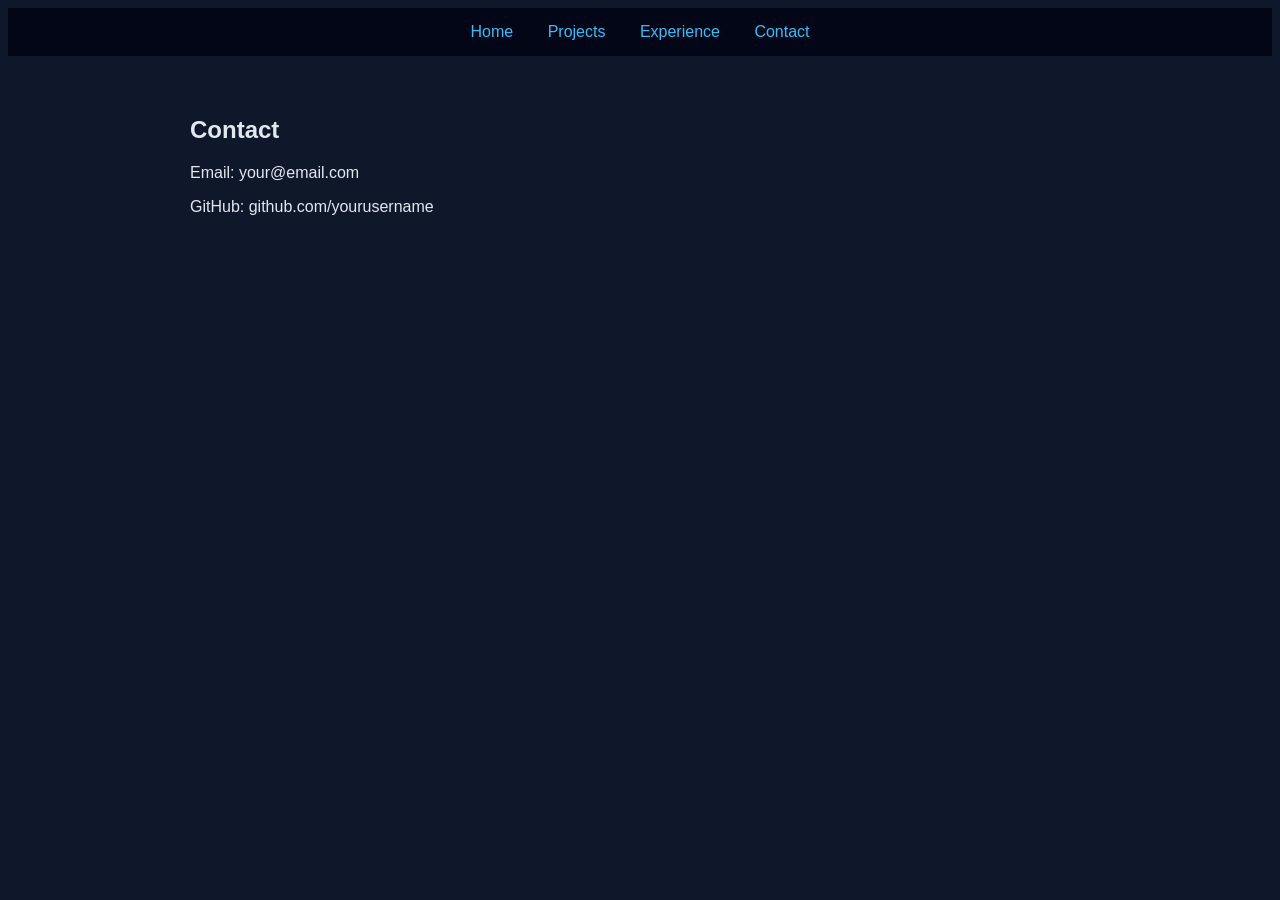
==== contact.html @ df8c0c1a "fix file name" ====
<!DOCTYPE html>
<html>
<head>
<title>Contact</title>
<style>
body { background:#0f172a; color:#e2e8f0; font-family:Arial; }
nav { background:#020617; padding:15px; text-align:center; }
nav a { color:#38bdf8; margin:0 15px; text-decoration:none; }
section { max-width:900px; margin:auto; padding:40px; }
</style>
</head>
<body>

<nav>
<a href="index.html">Home</a>
<a href="projects.html">Projects</a>
<a href="experience.html">Experience</a>
<a href="contact.html">Contact</a>
</nav>

<section>
<h2>Contact</h2>
<p>Email: your@email.com</p>
<p>GitHub: github.com/yourusername</p>
</section>

</body>
</html>
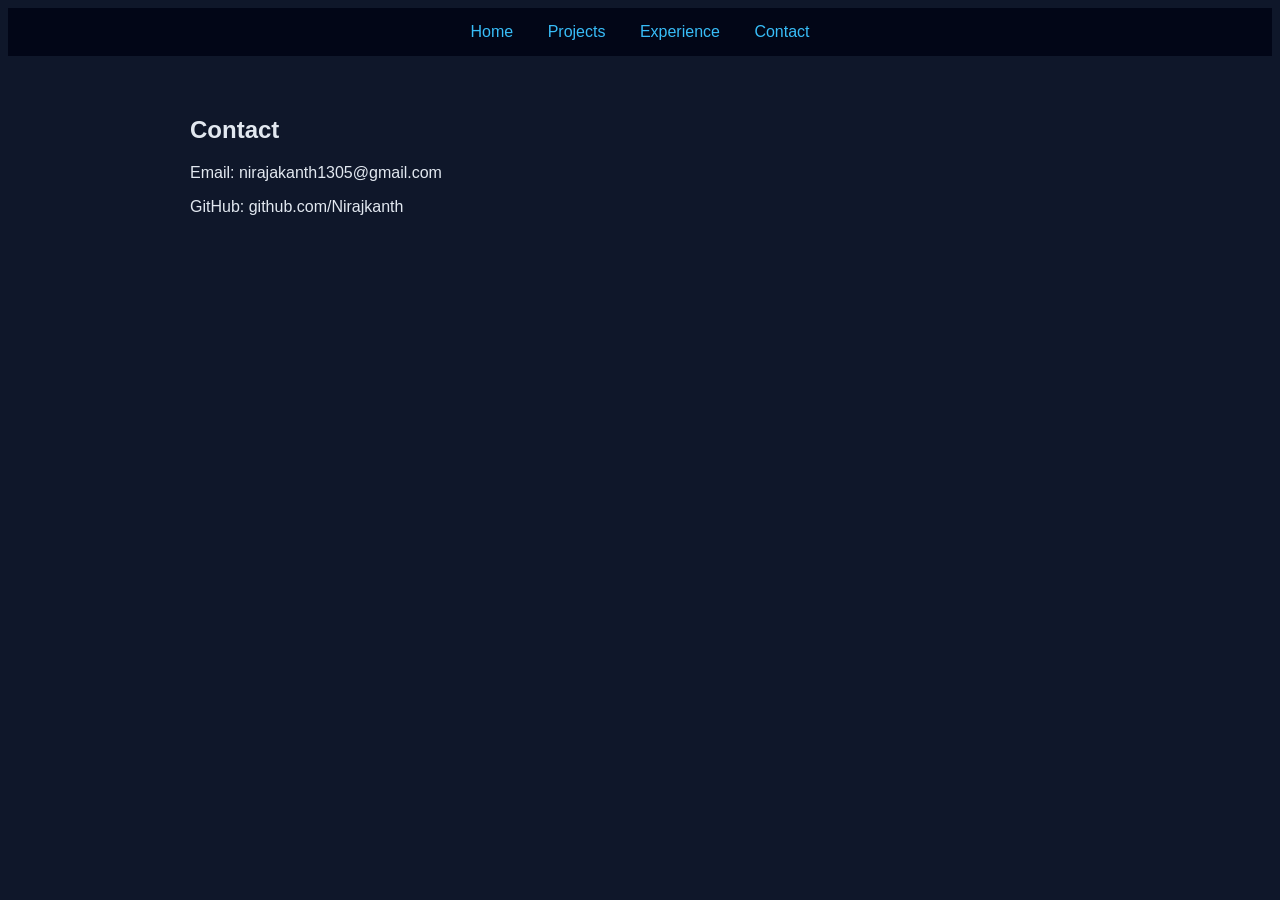
==== commit 9702c675: "updated" ====
--- a/contact.html
+++ b/contact.html
@@ -20,8 +20,8 @@
 
 <section>
 <h2>Contact</h2>
-<p>Email: your@email.com</p>
-<p>GitHub: github.com/yourusername</p>
+<p>Email: nirajakanth1305@gmail.com</p>
+<p>GitHub: github.com/Nirajkanth</p>
 </section>
 
 </body>
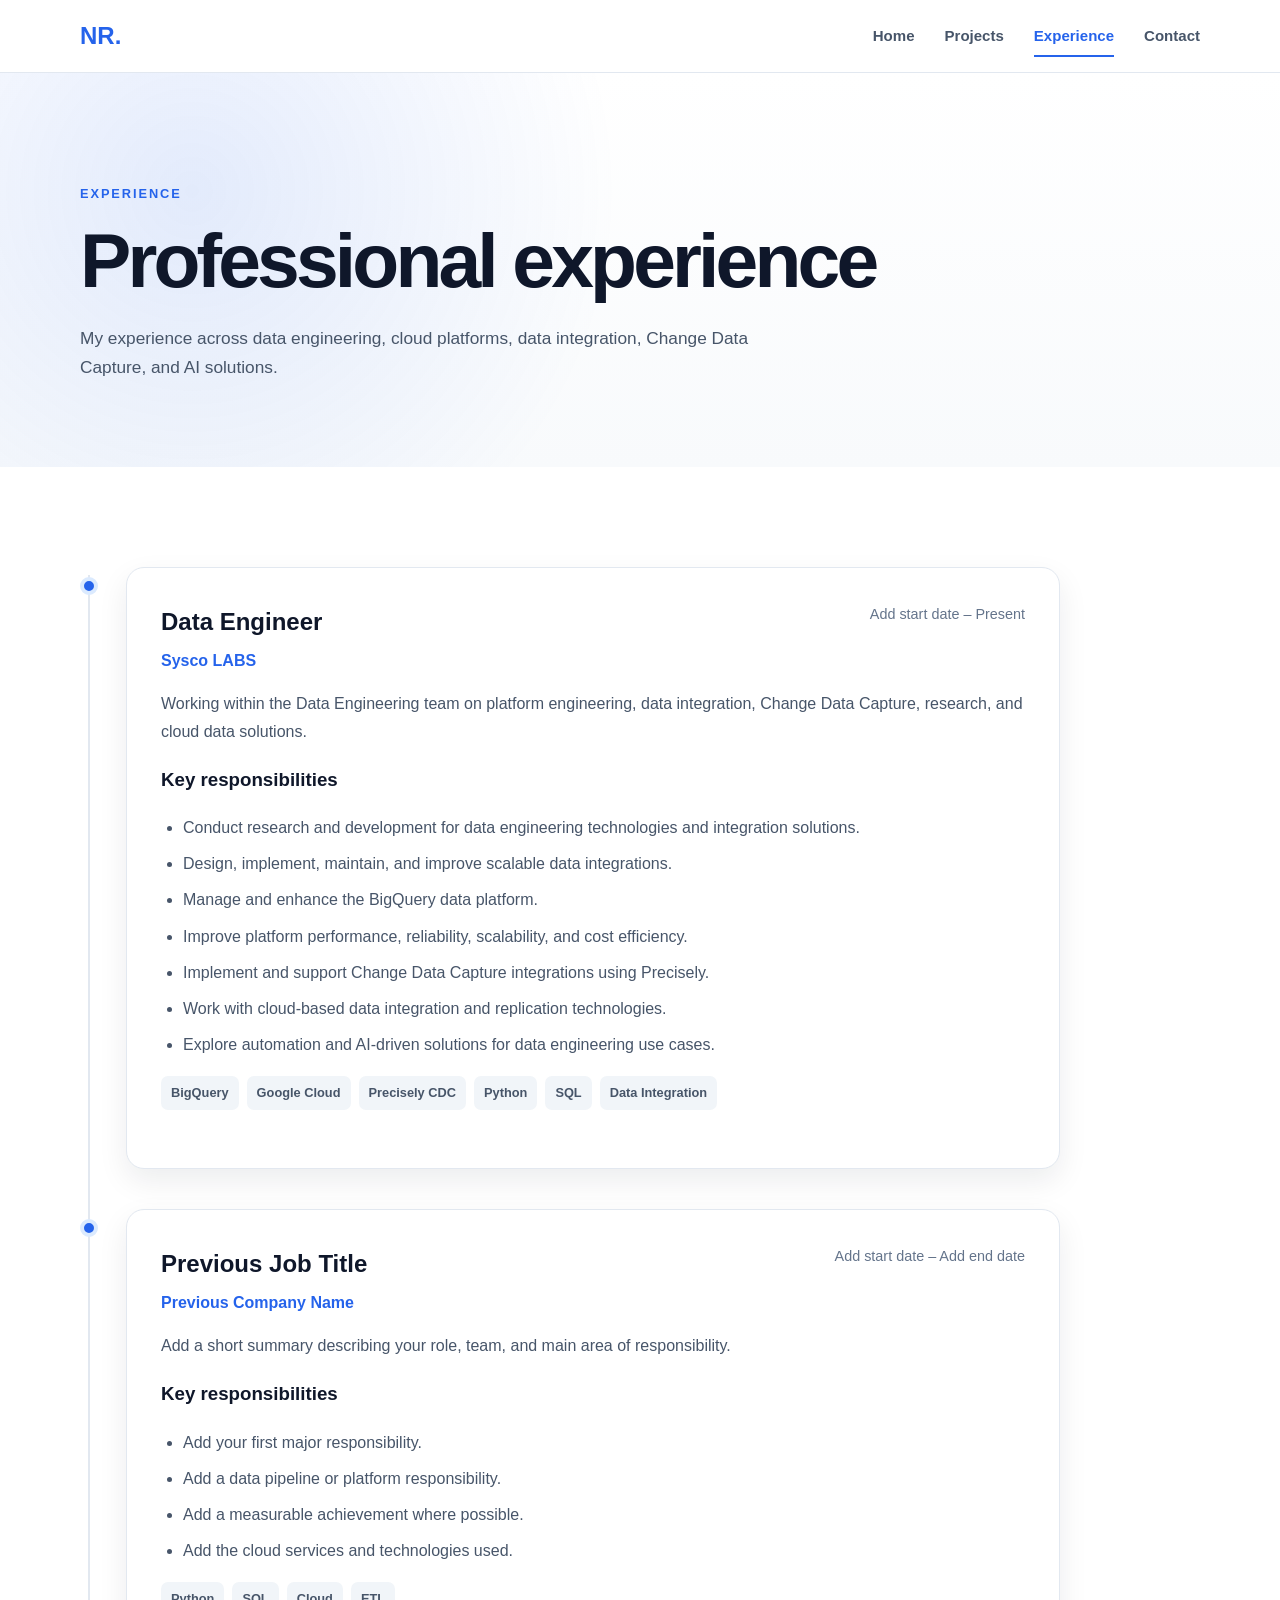
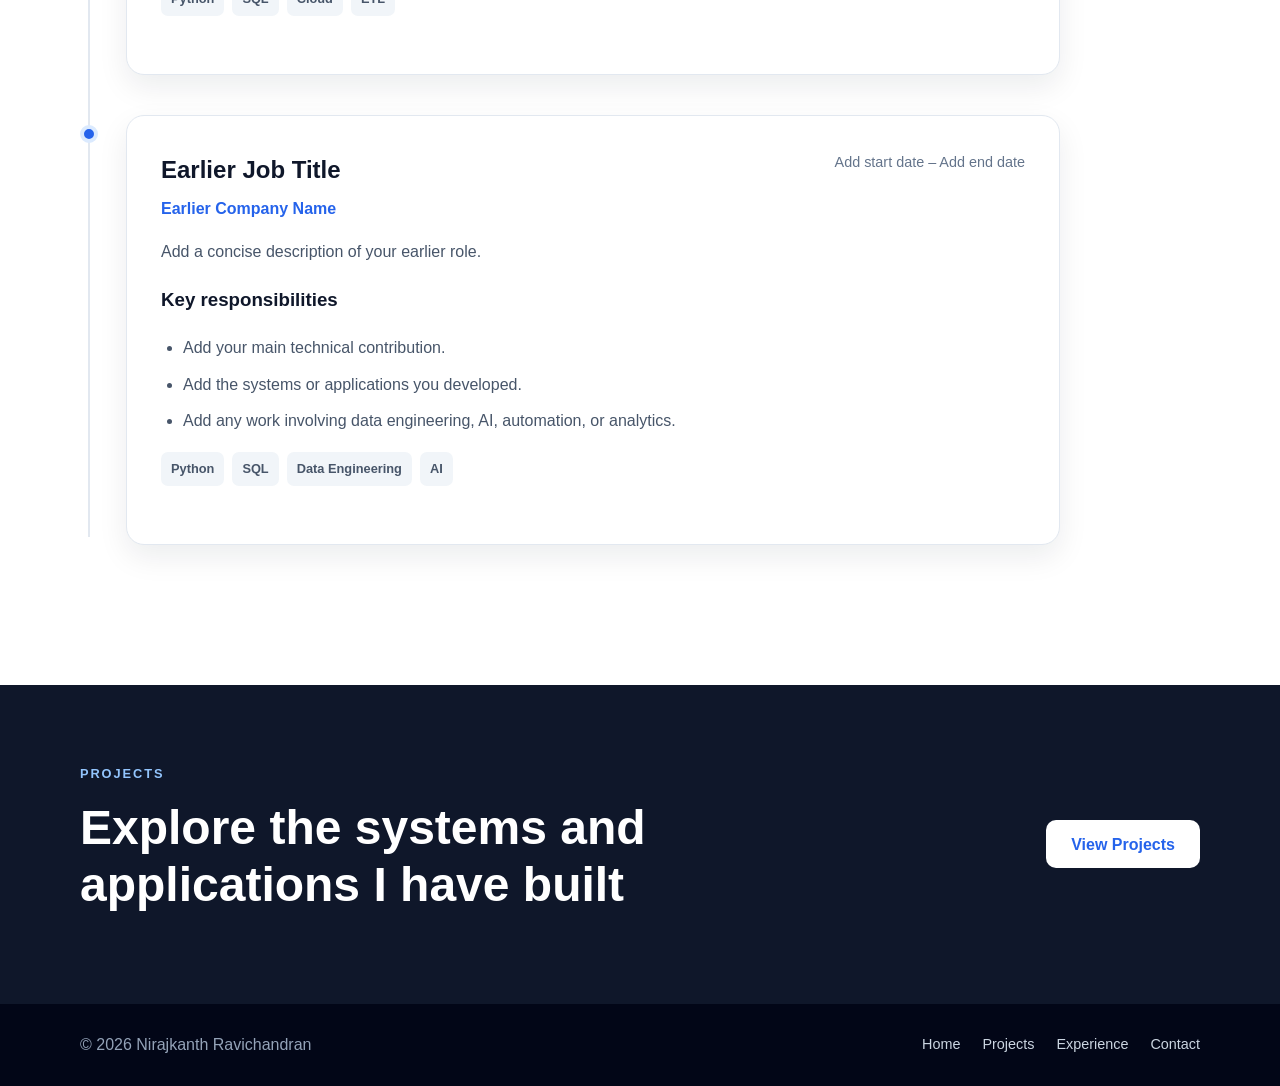
==== commit 04f61930: "updated" ====
--- a/contact.html
+++ b/contact.html
@@ -1,28 +1,325 @@
 <!DOCTYPE html>
-<html>
+<html lang="en">
 <head>
-<title>Contact</title>
-<style>
-body { background:#0f172a; color:#e2e8f0; font-family:Arial; }
-nav { background:#020617; padding:15px; text-align:center; }
-nav a { color:#38bdf8; margin:0 15px; text-decoration:none; }
-section { max-width:900px; margin:auto; padding:40px; }
-</style>
+  <meta charset="UTF-8">
+
+  <meta
+    name="viewport"
+    content="width=device-width, initial-scale=1.0"
+  >
+
+  <meta
+    name="description"
+    content="Professional experience of Nirajkanth Ravichandran."
+  >
+
+  <title>Experience | Nirajkanth Ravichandran</title>
+
+  <link rel="stylesheet" href="style.css">
 </head>
+
 <body>
 
-<nav>
-<a href="index.html">Home</a>
-<a href="projects.html">Projects</a>
-<a href="experience.html">Experience</a>
-<a href="contact.html">Contact</a>
-</nav>
-
-<section>
-<h2>Contact</h2>
-<p>Email: nirajakanth1305@gmail.com</p>
-<p>GitHub: github.com/Nirajkanth</p>
-</section>
+  <header class="header">
+    <nav class="navbar container">
+
+      <a href="index.html" class="logo">NR.</a>
+
+      <div class="nav-links">
+        <a href="index.html">Home</a>
+        <a href="projects.html">Projects</a>
+        <a href="experience.html" class="active">Experience</a>
+        <a href="contact.html">Contact</a>
+      </div>
+
+    </nav>
+  </header>
+
+
+  <main>
+
+    <section class="page-hero">
+
+      <div class="container">
+
+        <p class="eyebrow">
+          EXPERIENCE
+        </p>
+
+        <h1>
+          Professional experience
+        </h1>
+
+        <p>
+          My experience across data engineering, cloud platforms,
+          data integration, Change Data Capture, and AI solutions.
+        </p>
+
+      </div>
+
+    </section>
+
+
+    <section class="section">
+
+      <div class="container">
+
+        <div class="timeline">
+
+          <!-- Sysco LABS -->
+          <article class="timeline-item">
+
+            <div class="timeline-marker"></div>
+
+            <div class="timeline-content">
+
+              <div class="timeline-heading">
+
+                <div>
+                  <h2>Data Engineer</h2>
+                  <p class="company-name">
+                    Sysco LABS
+                  </p>
+                </div>
+
+                <span class="experience-date">
+                  Add start date – Present
+                </span>
+
+              </div>
+
+              <p class="experience-description">
+                Working within the Data Engineering team on platform
+                engineering, data integration, Change Data Capture,
+                research, and cloud data solutions.
+              </p>
+
+              <h3>Key responsibilities</h3>
+
+              <ul class="detail-list">
+
+                <li>
+                  Conduct research and development for data engineering
+                  technologies and integration solutions.
+                </li>
+
+                <li>
+                  Design, implement, maintain, and improve scalable
+                  data integrations.
+                </li>
+
+                <li>
+                  Manage and enhance the BigQuery data platform.
+                </li>
+
+                <li>
+                  Improve platform performance, reliability,
+                  scalability, and cost efficiency.
+                </li>
+
+                <li>
+                  Implement and support Change Data Capture
+                  integrations using Precisely.
+                </li>
+
+                <li>
+                  Work with cloud-based data integration and
+                  replication technologies.
+                </li>
+
+                <li>
+                  Explore automation and AI-driven solutions
+                  for data engineering use cases.
+                </li>
+
+              </ul>
+
+              <div class="technology-list">
+                <span>BigQuery</span>
+                <span>Google Cloud</span>
+                <span>Precisely CDC</span>
+                <span>Python</span>
+                <span>SQL</span>
+                <span>Data Integration</span>
+              </div>
+
+            </div>
+
+          </article>
+
+
+          <!-- Previous Role -->
+          <article class="timeline-item">
+
+            <div class="timeline-marker"></div>
+
+            <div class="timeline-content">
+
+              <div class="timeline-heading">
+
+                <div>
+                  <h2>Previous Job Title</h2>
+                  <p class="company-name">
+                    Previous Company Name
+                  </p>
+                </div>
+
+                <span class="experience-date">
+                  Add start date – Add end date
+                </span>
+
+              </div>
+
+              <p class="experience-description">
+                Add a short summary describing your role,
+                team, and main area of responsibility.
+              </p>
+
+              <h3>Key responsibilities</h3>
+
+              <ul class="detail-list">
+
+                <li>
+                  Add your first major responsibility.
+                </li>
+
+                <li>
+                  Add a data pipeline or platform responsibility.
+                </li>
+
+                <li>
+                  Add a measurable achievement where possible.
+                </li>
+
+                <li>
+                  Add the cloud services and technologies used.
+                </li>
+
+              </ul>
+
+              <div class="technology-list">
+                <span>Python</span>
+                <span>SQL</span>
+                <span>Cloud</span>
+                <span>ETL</span>
+              </div>
+
+            </div>
+
+          </article>
+
+
+          <!-- Another Previous Role -->
+          <article class="timeline-item">
+
+            <div class="timeline-marker"></div>
+
+            <div class="timeline-content">
+
+              <div class="timeline-heading">
+
+                <div>
+                  <h2>Earlier Job Title</h2>
+                  <p class="company-name">
+                    Earlier Company Name
+                  </p>
+                </div>
+
+                <span class="experience-date">
+                  Add start date – Add end date
+                </span>
+
+              </div>
+
+              <p class="experience-description">
+                Add a concise description of your earlier role.
+              </p>
+
+              <h3>Key responsibilities</h3>
+
+              <ul class="detail-list">
+
+                <li>
+                  Add your main technical contribution.
+                </li>
+
+                <li>
+                  Add the systems or applications you developed.
+                </li>
+
+                <li>
+                  Add any work involving data engineering,
+                  AI, automation, or analytics.
+                </li>
+
+              </ul>
+
+              <div class="technology-list">
+                <span>Python</span>
+                <span>SQL</span>
+                <span>Data Engineering</span>
+                <span>AI</span>
+              </div>
+
+            </div>
+
+          </article>
+
+        </div>
+
+      </div>
+
+    </section>
+
+
+    <section class="contact-cta">
+
+      <div class="container contact-cta-content">
+
+        <div>
+
+          <p class="section-label light-label">
+            PROJECTS
+          </p>
+
+          <h2>
+            Explore the systems and applications I have built
+          </h2>
+
+        </div>
+
+        <a
+          href="projects.html"
+          class="button light-button"
+        >
+          View Projects
+        </a>
+
+      </div>
+
+    </section>
+
+  </main>
+
+
+  <footer class="footer">
+
+    <div class="container footer-content">
+
+      <p>
+        © 2026 Nirajkanth Ravichandran
+      </p>
+
+      <div class="footer-links">
+        <a href="index.html">Home</a>
+        <a href="projects.html">Projects</a>
+        <a href="experience.html">Experience</a>
+        <a href="contact.html">Contact</a>
+      </div>
+
+    </div>
+
+  </footer>
 
 </body>
 </html>
--- a/style.css
+++ b/style.css
@@ -0,0 +1,1301 @@
+/* =========================================
+   Root variables
+========================================= */
+
+:root {
+  --primary: #2563eb;
+  --primary-dark: #1d4ed8;
+  --primary-light: #eff6ff;
+
+  --accent: #7c3aed;
+  --accent-light: #f5f3ff;
+
+  --background: #ffffff;
+  --background-soft: #f8fafc;
+  --background-muted: #f1f5f9;
+
+  --text-primary: #0f172a;
+  --text-secondary: #475569;
+  --text-muted: #64748b;
+
+  --border: #e2e8f0;
+  --border-blue: #bfdbfe;
+
+  --shadow:
+    0 12px 30px rgba(15, 23, 42, 0.08);
+
+  --shadow-hover:
+    0 20px 45px rgba(15, 23, 42, 0.13);
+
+  --container-width: 1120px;
+}
+
+
+/* =========================================
+   Global styles
+========================================= */
+
+* {
+  box-sizing: border-box;
+}
+
+
+html {
+  scroll-behavior: smooth;
+  scroll-padding-top: 90px;
+}
+
+
+body {
+  margin: 0;
+
+  background: var(--background);
+  color: var(--text-primary);
+
+  font-family:
+    Inter,
+    "Segoe UI",
+    Arial,
+    sans-serif;
+
+  line-height: 1.7;
+}
+
+
+a {
+  color: inherit;
+}
+
+
+img {
+  max-width: 100%;
+}
+
+
+.container {
+  width: min(90%, var(--container-width));
+  margin: 0 auto;
+}
+
+
+/* =========================================
+   Navigation
+========================================= */
+
+.header {
+  position: sticky;
+  top: 0;
+  z-index: 1000;
+
+  background: rgba(255, 255, 255, 0.94);
+  border-bottom: 1px solid var(--border);
+
+  backdrop-filter: blur(14px);
+}
+
+
+.navbar {
+  min-height: 72px;
+
+  display: flex;
+  align-items: center;
+  justify-content: space-between;
+}
+
+
+.logo {
+  color: var(--primary);
+  font-size: 1.5rem;
+  font-weight: 800;
+  text-decoration: none;
+}
+
+
+.nav-links {
+  display: flex;
+  align-items: center;
+  gap: 30px;
+}
+
+
+.nav-links a {
+  position: relative;
+
+  color: var(--text-secondary);
+  font-size: 0.94rem;
+  font-weight: 600;
+  text-decoration: none;
+
+  transition: color 0.2s ease;
+}
+
+
+.nav-links a::after {
+  position: absolute;
+  bottom: -8px;
+  left: 0;
+
+  width: 0;
+  height: 2px;
+
+  background: var(--primary);
+  content: "";
+
+  transition: width 0.2s ease;
+}
+
+
+.nav-links a:hover,
+.nav-links a.active {
+  color: var(--primary);
+}
+
+
+.nav-links a:hover::after,
+.nav-links a.active::after {
+  width: 100%;
+}
+
+
+/* =========================================
+   Hero section
+========================================= */
+
+.hero {
+  min-height: calc(100vh - 72px);
+
+  display: flex;
+  align-items: center;
+
+  background:
+    radial-gradient(
+      circle at 10% 20%,
+      rgba(37, 99, 235, 0.13),
+      transparent 36%
+    ),
+    radial-gradient(
+      circle at 90% 15%,
+      rgba(124, 58, 237, 0.11),
+      transparent 32%
+    ),
+    linear-gradient(
+      180deg,
+      #ffffff 0%,
+      #f8fafc 100%
+    );
+}
+
+
+.hero-grid {
+  display: grid;
+  grid-template-columns: 1.5fr 0.75fr;
+  gap: 70px;
+  align-items: center;
+
+  padding-top: 90px;
+  padding-bottom: 90px;
+}
+
+
+.eyebrow,
+.section-label {
+  margin: 0 0 14px;
+
+  color: var(--primary);
+  font-size: 0.8rem;
+  font-weight: 800;
+  letter-spacing: 0.15em;
+}
+
+
+.hero h1 {
+  margin: 0;
+
+  font-size: clamp(3rem, 7vw, 5.3rem);
+  line-height: 1.06;
+  letter-spacing: -0.055em;
+}
+
+
+.hero h1 span {
+  display: block;
+
+  background:
+    linear-gradient(
+      90deg,
+      var(--primary),
+      var(--accent)
+    );
+
+  background-clip: text;
+  -webkit-background-clip: text;
+
+  color: transparent;
+}
+
+
+.hero h2 {
+  max-width: 760px;
+  margin: 26px 0 0;
+
+  color: var(--text-secondary);
+  font-size: clamp(1.25rem, 3vw, 1.75rem);
+  font-weight: 500;
+  line-height: 1.45;
+}
+
+
+.hero-description {
+  max-width: 760px;
+  margin: 24px 0 0;
+
+  color: var(--text-secondary);
+  font-size: 1.04rem;
+}
+
+
+.hero-buttons {
+  display: flex;
+  flex-wrap: wrap;
+  gap: 14px;
+
+  margin-top: 34px;
+}
+
+
+.social-links {
+  display: flex;
+  flex-wrap: wrap;
+  gap: 20px;
+
+  margin-top: 28px;
+}
+
+
+.social-links a {
+  color: var(--text-secondary);
+  font-size: 0.92rem;
+  font-weight: 700;
+  text-decoration: none;
+}
+
+
+.social-links a:hover {
+  color: var(--primary);
+}
+
+
+.hero-card {
+  padding: 34px;
+
+  background: rgba(255, 255, 255, 0.86);
+  border: 1px solid var(--border-blue);
+  border-radius: 24px;
+
+  box-shadow: var(--shadow);
+  backdrop-filter: blur(12px);
+}
+
+
+.hero-card-icon {
+  width: 76px;
+  height: 76px;
+
+  display: flex;
+  align-items: center;
+  justify-content: center;
+
+  margin-bottom: 24px;
+
+  background:
+    linear-gradient(
+      135deg,
+      var(--primary),
+      var(--accent)
+    );
+
+  border-radius: 20px;
+
+  color: #ffffff;
+  font-size: 1.4rem;
+  font-weight: 800;
+}
+
+
+.hero-card h3 {
+  margin: 0 0 10px;
+  font-size: 1.5rem;
+}
+
+
+.hero-card p {
+  margin: 0;
+  color: var(--text-secondary);
+}
+
+
+.hero-tags {
+  display: flex;
+  flex-wrap: wrap;
+  gap: 8px;
+
+  margin-top: 24px;
+}
+
+
+.hero-tags span {
+  padding: 6px 10px;
+
+  background: var(--primary-light);
+  border-radius: 8px;
+
+  color: var(--primary-dark);
+  font-size: 0.78rem;
+  font-weight: 700;
+}
+
+
+/* =========================================
+   Buttons
+========================================= */
+
+.button {
+  min-height: 48px;
+  padding: 0 24px;
+
+  display: inline-flex;
+  align-items: center;
+  justify-content: center;
+
+  border: 1px solid transparent;
+  border-radius: 10px;
+
+  font-weight: 700;
+  text-decoration: none;
+
+  transition:
+    transform 0.2s ease,
+    box-shadow 0.2s ease,
+    background 0.2s ease,
+    border-color 0.2s ease;
+}
+
+
+.button:hover {
+  transform: translateY(-2px);
+}
+
+
+.primary-button {
+  background: var(--primary);
+  color: #ffffff;
+
+  box-shadow:
+    0 10px 22px rgba(37, 99, 235, 0.22);
+}
+
+
+.primary-button:hover {
+  background: var(--primary-dark);
+}
+
+
+.secondary-button {
+  background: #ffffff;
+  border-color: var(--border);
+  color: var(--text-primary);
+}
+
+
+.secondary-button:hover {
+  border-color: var(--primary);
+  color: var(--primary);
+  box-shadow: var(--shadow);
+}
+
+
+.light-button {
+  flex-shrink: 0;
+
+  background: #ffffff;
+  color: var(--primary);
+}
+
+
+.light-button:hover {
+  box-shadow:
+    0 14px 30px rgba(0, 0, 0, 0.2);
+}
+
+
+/* =========================================
+   Page hero
+========================================= */
+
+.page-hero {
+  padding: 110px 0 85px;
+
+  background:
+    radial-gradient(
+      circle at 15% 30%,
+      rgba(37, 99, 235, 0.12),
+      transparent 38%
+    ),
+    linear-gradient(
+      180deg,
+      #ffffff 0%,
+      var(--background-soft) 100%
+    );
+}
+
+
+.page-hero h1 {
+  max-width: 800px;
+  margin: 0;
+
+  font-size: clamp(2.8rem, 6vw, 4.8rem);
+  line-height: 1.08;
+  letter-spacing: -0.05em;
+}
+
+
+.page-hero p:last-child {
+  max-width: 720px;
+  margin: 22px 0 0;
+
+  color: var(--text-secondary);
+  font-size: 1.08rem;
+}
+
+
+/* =========================================
+   Sections
+========================================= */
+
+.section {
+  padding: 100px 0;
+}
+
+
+.alternate-section {
+  background: var(--background-soft);
+}
+
+
+.section-title {
+  max-width: 760px;
+  margin: 0 0 44px;
+
+  font-size: clamp(2rem, 4vw, 3rem);
+  line-height: 1.2;
+  letter-spacing: -0.035em;
+}
+
+
+.section-heading-row {
+  display: flex;
+  align-items: flex-end;
+  justify-content: space-between;
+  gap: 30px;
+
+  margin-bottom: 44px;
+}
+
+
+.section-heading-row .section-title {
+  margin-bottom: 0;
+}
+
+
+.text-link {
+  flex-shrink: 0;
+
+  color: var(--primary);
+  font-weight: 700;
+  text-decoration: none;
+}
+
+
+.text-link:hover {
+  text-decoration: underline;
+}
+
+
+/* =========================================
+   About section
+========================================= */
+
+.about-grid {
+  display: grid;
+  grid-template-columns: 1.35fr 1fr;
+  gap: 60px;
+  align-items: start;
+}
+
+
+.about-content p {
+  margin-top: 0;
+  margin-bottom: 20px;
+
+  color: var(--text-secondary);
+  font-size: 1.03rem;
+}
+
+
+.highlights {
+  display: grid;
+  gap: 16px;
+}
+
+
+.highlight-card {
+  padding: 24px;
+
+  background: var(--primary-light);
+  border: 1px solid var(--border-blue);
+  border-radius: 15px;
+}
+
+
+.highlight-card h3 {
+  margin: 0 0 8px;
+  color: var(--primary-dark);
+}
+
+
+.highlight-card p {
+  margin: 0;
+  color: var(--text-secondary);
+}
+
+
+/* =========================================
+   Skills
+========================================= */
+
+.skills-grid {
+  display: grid;
+  grid-template-columns: repeat(3, 1fr);
+  gap: 22px;
+}
+
+
+.skill-card {
+  padding: 27px;
+
+  background: #ffffff;
+  border: 1px solid var(--border);
+  border-radius: 17px;
+
+  transition:
+    transform 0.2s ease,
+    border-color 0.2s ease,
+    box-shadow 0.2s ease;
+}
+
+
+.skill-card:hover {
+  transform: translateY(-5px);
+
+  border-color: var(--border-blue);
+  box-shadow: var(--shadow-hover);
+}
+
+
+.skill-number {
+  width: 44px;
+  height: 44px;
+
+  display: flex;
+  align-items: center;
+  justify-content: center;
+
+  margin-bottom: 18px;
+
+  background: var(--primary-light);
+  border-radius: 11px;
+
+  color: var(--primary);
+  font-weight: 800;
+}
+
+
+.skill-card h3 {
+  margin: 0 0 10px;
+}
+
+
+.skill-card p {
+  margin: 0;
+  color: var(--text-secondary);
+}
+
+
+/* =========================================
+   Projects
+========================================= */
+
+.projects-grid {
+  display: grid;
+  grid-template-columns: repeat(3, 1fr);
+  gap: 24px;
+}
+
+
+.project-card {
+  display: flex;
+  flex-direction: column;
+
+  padding: 28px;
+
+  background: #ffffff;
+  border: 1px solid var(--border);
+  border-radius: 18px;
+
+  transition:
+    transform 0.25s ease,
+    border-color 0.25s ease,
+    box-shadow 0.25s ease;
+}
+
+
+.project-card:hover {
+  transform: translateY(-6px);
+
+  border-color: var(--border-blue);
+  box-shadow: var(--shadow-hover);
+}
+
+
+.featured-project {
+  border-top: 4px solid var(--primary);
+}
+
+
+.project-top {
+  display: flex;
+  align-items: center;
+  justify-content: space-between;
+  gap: 12px;
+
+  margin-bottom: 18px;
+}
+
+
+.project-category,
+.article-platform {
+  color: var(--primary);
+  font-size: 0.76rem;
+  font-weight: 800;
+  letter-spacing: 0.1em;
+}
+
+
+.project-status {
+  padding: 4px 10px;
+
+  background: var(--accent-light);
+  border-radius: 999px;
+
+  color: var(--accent);
+  font-size: 0.76rem;
+  font-weight: 700;
+}
+
+
+.project-card h3 {
+  margin: 0 0 14px;
+  font-size: 1.35rem;
+}
+
+
+.project-card p {
+  margin: 0 0 18px;
+  color: var(--text-secondary);
+}
+
+
+.technology-list {
+  display: flex;
+  flex-wrap: wrap;
+  gap: 8px;
+
+  margin: 18px 0 24px;
+}
+
+
+.technology-list span {
+  padding: 6px 10px;
+
+  background: var(--background-muted);
+  border-radius: 7px;
+
+  color: var(--text-secondary);
+  font-size: 0.8rem;
+  font-weight: 650;
+}
+
+
+.project-link {
+  margin-top: auto;
+
+  color: var(--primary);
+  font-weight: 700;
+  text-decoration: none;
+}
+
+
+.project-link:hover {
+  text-decoration: underline;
+}
+
+
+/* =========================================
+   Project detail page
+========================================= */
+
+.project-details-grid {
+  display: grid;
+  gap: 34px;
+}
+
+
+.project-detail-card {
+  scroll-margin-top: 100px;
+
+  padding: 38px;
+
+  background: #ffffff;
+  border: 1px solid var(--border);
+  border-radius: 20px;
+
+  box-shadow: var(--shadow);
+}
+
+
+.project-detail-card h2 {
+  margin: 0 0 12px;
+  font-size: 2rem;
+}
+
+
+.project-detail-card h3 {
+  margin: 26px 0 10px;
+  font-size: 1.15rem;
+}
+
+
+.project-detail-card p {
+  color: var(--text-secondary);
+}
+
+
+.project-summary {
+  max-width: 850px;
+  font-size: 1.05rem;
+}
+
+
+.detail-list {
+  padding-left: 22px;
+  color: var(--text-secondary);
+}
+
+
+.detail-list li {
+  margin-bottom: 9px;
+}
+
+
+.project-actions {
+  display: flex;
+  flex-wrap: wrap;
+  gap: 12px;
+
+  margin-top: 28px;
+}
+
+
+/* =========================================
+   Experience preview
+========================================= */
+
+.experience-preview {
+  padding: 32px;
+
+  background: #ffffff;
+  border: 1px solid var(--border);
+  border-radius: 18px;
+
+  box-shadow: var(--shadow);
+}
+
+
+.experience-header,
+.timeline-heading {
+  display: flex;
+  justify-content: space-between;
+  gap: 24px;
+}
+
+
+.experience-header h3,
+.timeline-heading h2 {
+  margin: 0;
+}
+
+
+.company-name {
+  margin: 4px 0 0;
+
+  color: var(--primary);
+  font-weight: 700;
+}
+
+
+.experience-date {
+  color: var(--text-muted);
+  font-size: 0.9rem;
+  white-space: nowrap;
+}
+
+
+.experience-preview > p,
+.experience-description {
+  color: var(--text-secondary);
+}
+
+
+.experience-preview ul {
+  padding-left: 22px;
+  color: var(--text-secondary);
+}
+
+
+/* =========================================
+   Timeline
+========================================= */
+
+.timeline {
+  position: relative;
+  max-width: 980px;
+}
+
+
+.timeline::before {
+  position: absolute;
+  top: 8px;
+  bottom: 8px;
+  left: 8px;
+
+  width: 2px;
+
+  background: var(--border);
+  content: "";
+}
+
+
+.timeline-item {
+  position: relative;
+
+  display: grid;
+  grid-template-columns: 18px 1fr;
+  gap: 28px;
+
+  margin-bottom: 40px;
+}
+
+
+.timeline-marker {
+  position: relative;
+  z-index: 2;
+
+  width: 18px;
+  height: 18px;
+  margin-top: 10px;
+
+  background: var(--primary);
+  border: 4px solid #dbeafe;
+  border-radius: 50%;
+}
+
+
+.timeline-content {
+  padding: 34px;
+
+  background: #ffffff;
+  border: 1px solid var(--border);
+  border-radius: 18px;
+
+  box-shadow: var(--shadow);
+}
+
+
+/* =========================================
+   Article
+========================================= */
+
+.article-card {
+  display: flex;
+  align-items: center;
+  justify-content: space-between;
+  gap: 42px;
+
+  padding: 36px;
+
+  background:
+    linear-gradient(
+      135deg,
+      var(--primary-light),
+      var(--accent-light)
+    );
+
+  border: 1px solid var(--border-blue);
+  border-radius: 20px;
+}
+
+
+.article-card h3 {
+  max-width: 760px;
+  margin: 12px 0;
+
+  font-size: 1.5rem;
+}
+
+
+.article-card p {
+  max-width: 760px;
+  margin: 0;
+
+  color: var(--text-secondary);
+}
+
+
+/* =========================================
+   Contact CTA
+========================================= */
+
+.contact-cta {
+  padding: 78px 0;
+  background: var(--text-primary);
+  color: #ffffff;
+}
+
+
+.contact-cta-content {
+  display: flex;
+  align-items: center;
+  justify-content: space-between;
+  gap: 50px;
+}
+
+
+.contact-cta h2 {
+  max-width: 720px;
+  margin: 0 0 12px;
+
+  font-size: clamp(2rem, 4vw, 3rem);
+  line-height: 1.2;
+}
+
+
+.contact-cta p:last-child {
+  max-width: 680px;
+  margin: 0;
+
+  color: #cbd5e1;
+}
+
+
+.light-label {
+  color: #93c5fd;
+}
+
+
+/* =========================================
+   Contact page
+========================================= */
+
+.contact-grid {
+  display: grid;
+  grid-template-columns: 1fr 1fr;
+  gap: 70px;
+  align-items: start;
+}
+
+
+.contact-introduction h2 {
+  margin: 0 0 18px;
+  font-size: clamp(2rem, 4vw, 3rem);
+  line-height: 1.2;
+}
+
+
+.contact-introduction p {
+  color: var(--text-secondary);
+}
+
+
+.contact-cards {
+  display: grid;
+  gap: 16px;
+}
+
+
+.contact-card {
+  display: flex;
+  align-items: center;
+  gap: 18px;
+
+  padding: 22px;
+
+  background: #ffffff;
+  border: 1px solid var(--border);
+  border-radius: 15px;
+
+  text-decoration: none;
+
+  transition:
+    transform 0.2s ease,
+    border-color 0.2s ease,
+    box-shadow 0.2s ease;
+}
+
+
+.contact-card:hover {
+  transform: translateY(-4px);
+
+  border-color: var(--border-blue);
+  box-shadow: var(--shadow-hover);
+}
+
+
+.contact-icon {
+  width: 48px;
+  height: 48px;
+
+  flex-shrink: 0;
+
+  display: flex;
+  align-items: center;
+  justify-content: center;
+
+  background: var(--primary-light);
+  border-radius: 12px;
+
+  color: var(--primary);
+  font-weight: 800;
+}
+
+
+.contact-card span {
+  display: block;
+
+  color: var(--text-muted);
+  font-size: 0.82rem;
+}
+
+
+.contact-card strong {
+  color: var(--text-primary);
+  overflow-wrap: anywhere;
+}
+
+
+/* =========================================
+   Footer
+========================================= */
+
+.footer {
+  background: #020617;
+  color: #94a3b8;
+}
+
+
+.footer-content {
+  min-height: 82px;
+
+  display: flex;
+  align-items: center;
+  justify-content: space-between;
+  gap: 25px;
+}
+
+
+.footer-content p {
+  margin: 0;
+}
+
+
+.footer-links {
+  display: flex;
+  flex-wrap: wrap;
+  gap: 22px;
+}
+
+
+.footer-links a {
+  color: #cbd5e1;
+  font-size: 0.9rem;
+  text-decoration: none;
+}
+
+
+.footer-links a:hover {
+  color: #ffffff;
+}
+
+
+/* =========================================
+   Responsive styles
+========================================= */
+
+@media (max-width: 960px) {
+
+  .hero-grid {
+    grid-template-columns: 1fr;
+    gap: 42px;
+  }
+
+  .hero-card {
+    max-width: 560px;
+  }
+
+  .about-grid {
+    grid-template-columns: 1fr;
+    gap: 38px;
+  }
+
+  .skills-grid {
+    grid-template-columns: repeat(2, 1fr);
+  }
+
+  .projects-grid {
+    grid-template-columns: repeat(2, 1fr);
+  }
+
+  .contact-grid {
+    grid-template-columns: 1fr;
+    gap: 45px;
+  }
+
+}
+
+
+@media (max-width: 720px) {
+
+  .header {
+    position: relative;
+  }
+
+  .navbar {
+    flex-direction: column;
+    justify-content: center;
+    gap: 12px;
+
+    padding: 15px 0;
+  }
+
+  .nav-links {
+    flex-wrap: wrap;
+    justify-content: center;
+    gap: 10px 20px;
+  }
+
+  .nav-links a::after {
+    bottom: -4px;
+  }
+
+  .hero {
+    min-height: auto;
+  }
+
+  .hero-grid {
+    padding-top: 75px;
+    padding-bottom: 75px;
+  }
+
+  .section {
+    padding: 75px 0;
+  }
+
+  .page-hero {
+    padding: 80px 0 65px;
+  }
+
+  .skills-grid,
+  .projects-grid {
+    grid-template-columns: 1fr;
+  }
+
+  .section-heading-row {
+    align-items: flex-start;
+    flex-direction: column;
+    gap: 15px;
+  }
+
+  .experience-header,
+  .timeline-heading {
+    flex-direction: column;
+    gap: 6px;
+  }
+
+  .article-card {
+    flex-direction: column;
+    align-items: flex-start;
+    gap: 28px;
+  }
+
+  .contact-cta-content {
+    flex-direction: column;
+    align-items: flex-start;
+    gap: 28px;
+  }
+
+  .footer-content {
+    flex-direction: column;
+    justify-content: center;
+
+    padding: 24px 0;
+  }
+
+  .footer-links {
+    justify-content: center;
+  }
+
+}
+
+
+@media (max-width: 480px) {
+
+  .hero h1 {
+    font-size: 2.65rem;
+  }
+
+  .hero-buttons {
+    flex-direction: column;
+  }
+
+  .button {
+    width: 100%;
+  }
+
+  .hero-card,
+  .skill-card,
+  .project-card,
+  .project-detail-card,
+  .timeline-content,
+  .experience-preview,
+  .article-card {
+    padding: 22px;
+  }
+
+  .timeline-item {
+    gap: 18px;
+  }
+
+  .contact-card {
+    align-items: flex-start;
+  }
+
+}
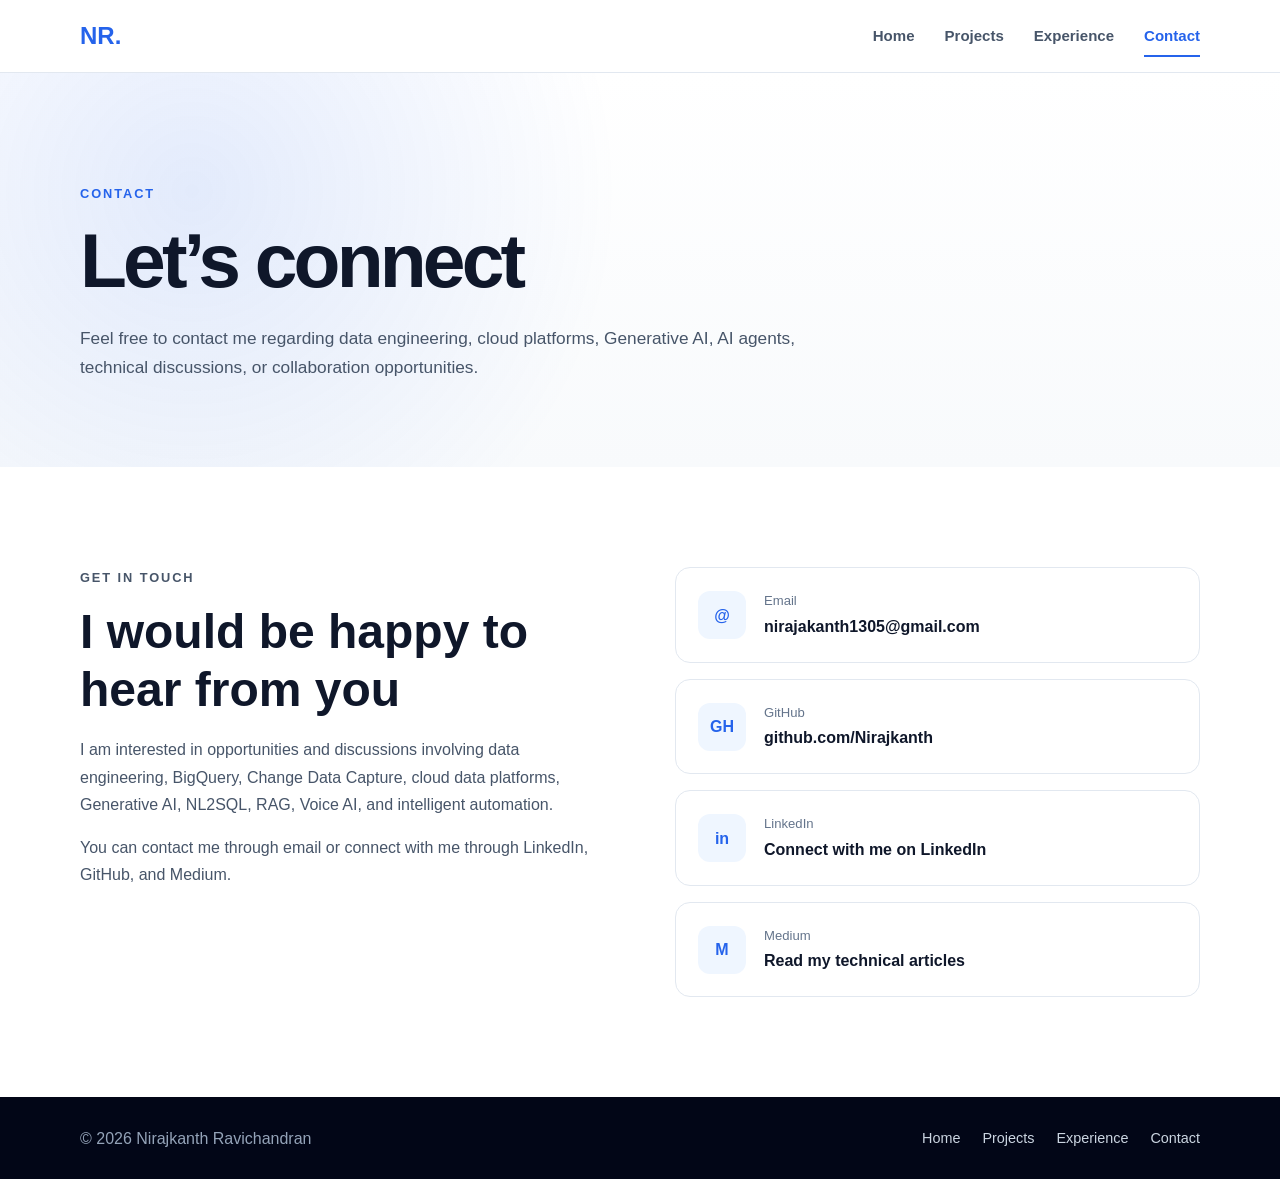
==== commit b68f6f1d: "updated" ====
--- a/contact.html
+++ b/contact.html
@@ -1,5 +1,6 @@
 <!DOCTYPE html>
 <html lang="en">
+
 <head>
   <meta charset="UTF-8">
 
@@ -10,10 +11,10 @@
 
   <meta
     name="description"
-    content="Professional experience of Nirajkanth Ravichandran."
+    content="Contact Nirajkanth Ravichandran, Data and AI Engineer."
   >
 
-  <title>Experience | Nirajkanth Ravichandran</title>
+  <title>Contact | Nirajkanth Ravichandran</title>
 
   <link rel="stylesheet" href="style.css">
 </head>
@@ -21,6 +22,7 @@
 <body>
 
   <header class="header">
+
     <nav class="navbar container">
 
       <a href="index.html" class="logo">NR.</a>
@@ -28,11 +30,12 @@
       <div class="nav-links">
         <a href="index.html">Home</a>
         <a href="projects.html">Projects</a>
-        <a href="experience.html" class="active">Experience</a>
-        <a href="contact.html">Contact</a>
+        <a href="experience.html">Experience</a>
+        <a href="contact.html" class="active">Contact</a>
       </div>
 
     </nav>
+
   </header>
 
 
@@ -43,16 +46,17 @@
       <div class="container">
 
         <p class="eyebrow">
-          EXPERIENCE
+          CONTACT
         </p>
 
         <h1>
-          Professional experience
+          Let’s connect
         </h1>
 
         <p>
-          My experience across data engineering, cloud platforms,
-          data integration, Change Data Capture, and AI solutions.
+          Feel free to contact me regarding data engineering,
+          cloud platforms, Generative AI, AI agents,
+          technical discussions, or collaboration opportunities.
         </p>
 
       </div>
@@ -64,236 +68,123 @@
 
       <div class="container">
 
-        <div class="timeline">
-
-          <!-- Sysco LABS -->
-          <article class="timeline-item">
-
-            <div class="timeline-marker"></div>
-
-            <div class="timeline-content">
-
-              <div class="timeline-heading">
-
-                <div>
-                  <h2>Data Engineer</h2>
-                  <p class="company-name">
-                    Sysco LABS
-                  </p>
-                </div>
-
-                <span class="experience-date">
-                  Add start date – Present
-                </span>
-
-              </div>
-
-              <p class="experience-description">
-                Working within the Data Engineering team on platform
-                engineering, data integration, Change Data Capture,
-                research, and cloud data solutions.
-              </p>
-
-              <h3>Key responsibilities</h3>
-
-              <ul class="detail-list">
-
-                <li>
-                  Conduct research and development for data engineering
-                  technologies and integration solutions.
-                </li>
-
-                <li>
-                  Design, implement, maintain, and improve scalable
-                  data integrations.
-                </li>
-
-                <li>
-                  Manage and enhance the BigQuery data platform.
-                </li>
-
-                <li>
-                  Improve platform performance, reliability,
-                  scalability, and cost efficiency.
-                </li>
-
-                <li>
-                  Implement and support Change Data Capture
-                  integrations using Precisely.
-                </li>
-
-                <li>
-                  Work with cloud-based data integration and
-                  replication technologies.
-                </li>
-
-                <li>
-                  Explore automation and AI-driven solutions
-                  for data engineering use cases.
-                </li>
-
-              </ul>
-
-              <div class="technology-list">
-                <span>BigQuery</span>
-                <span>Google Cloud</span>
-                <span>Precisely CDC</span>
-                <span>Python</span>
-                <span>SQL</span>
-                <span>Data Integration</span>
-              </div>
-
-            </div>
-
-          </article>
-
-
-          <!-- Previous Role -->
-          <article class="timeline-item">
-
-            <div class="timeline-marker"></div>
-
-            <div class="timeline-content">
-
-              <div class="timeline-heading">
-
-                <div>
-                  <h2>Previous Job Title</h2>
-                  <p class="company-name">
-                    Previous Company Name
-                  </p>
-                </div>
-
-                <span class="experience-date">
-                  Add start date – Add end date
-                </span>
-
-              </div>
-
-              <p class="experience-description">
-                Add a short summary describing your role,
-                team, and main area of responsibility.
-              </p>
-
-              <h3>Key responsibilities</h3>
-
-              <ul class="detail-list">
-
-                <li>
-                  Add your first major responsibility.
-                </li>
-
-                <li>
-                  Add a data pipeline or platform responsibility.
-                </li>
-
-                <li>
-                  Add a measurable achievement where possible.
-                </li>
-
-                <li>
-                  Add the cloud services and technologies used.
-                </li>
-
-              </ul>
-
-              <div class="technology-list">
-                <span>Python</span>
-                <span>SQL</span>
-                <span>Cloud</span>
-                <span>ETL</span>
-              </div>
-
-            </div>
-
-          </article>
-
-
-          <!-- Another Previous Role -->
-          <article class="timeline-item">
-
-            <div class="timeline-marker"></div>
-
-            <div class="timeline-content">
-
-              <div class="timeline-heading">
-
-                <div>
-                  <h2>Earlier Job Title</h2>
-                  <p class="company-name">
-                    Earlier Company Name
-                  </p>
-                </div>
-
-                <span class="experience-date">
-                  Add start date – Add end date
-                </span>
-
-              </div>
-
-              <p class="experience-description">
-                Add a concise description of your earlier role.
-              </p>
-
-              <h3>Key responsibilities</h3>
-
-              <ul class="detail-list">
-
-                <li>
-                  Add your main technical contribution.
-                </li>
-
-                <li>
-                  Add the systems or applications you developed.
-                </li>
-
-                <li>
-                  Add any work involving data engineering,
-                  AI, automation, or analytics.
-                </li>
-
-              </ul>
-
-              <div class="technology-list">
-                <span>Python</span>
-                <span>SQL</span>
-                <span>Data Engineering</span>
-                <span>AI</span>
-              </div>
-
-            </div>
-
-          </article>
+        <div class="contact-grid">
+
+          <div class="contact-introduction">
+
+            <p class="section-label">
+              GET IN TOUCH
+            </p>
+
+            <h2>
+              I would be happy to hear from you
+            </h2>
+
+            <p>
+              I am interested in opportunities and discussions involving
+              data engineering, BigQuery, Change Data Capture,
+              cloud data platforms, Generative AI, NL2SQL,
+              RAG, Voice AI, and intelligent automation.
+            </p>
+
+            <p>
+              You can contact me through email or connect with me
+              through LinkedIn, GitHub, and Medium.
+            </p>
+
+          </div>
+
+
+          <div class="contact-cards">
+
+            <a
+              href="mailto:nirajakanth1305@gmail.com"
+              class="contact-card"
+            >
+
+              <div class="contact-icon">
+                @
+              </div>
+
+              <div>
+                <span>Email</span>
+
+                <strong>
+                  nirajakanth1305@gmail.com
+                </strong>
+              </div>
+
+            </a>
+
+
+            <a
+              href="https://github.com/Nirajkanth"
+              class="contact-card"
+              target="_blank"
+              rel="noopener noreferrer"
+            >
+
+              <div class="contact-icon">
+                GH
+              </div>
+
+              <div>
+                <span>GitHub</span>
+
+                <strong>
+                  github.com/Nirajkanth
+                </strong>
+              </div>
+
+            </a>
+
+
+            <a
+              href="https://www.linkedin.com/in/YOUR-LINKEDIN-USERNAME/"
+              class="contact-card"
+              target="_blank"
+              rel="noopener noreferrer"
+            >
+
+              <div class="contact-icon">
+                in
+              </div>
+
+              <div>
+                <span>LinkedIn</span>
+
+                <strong>
+                  Connect with me on LinkedIn
+                </strong>
+              </div>
+
+            </a>
+
+
+            <a
+              href="YOUR-MEDIUM-PROFILE-LINK"
+              class="contact-card"
+              target="_blank"
+              rel="noopener noreferrer"
+            >
+
+              <div class="contact-icon">
+                M
+              </div>
+
+              <div>
+                <span>Medium</span>
+
+                <strong>
+                  Read my technical articles
+                </strong>
+              </div>
+
+            </a>
+
+          </div>
 
         </div>
-
-      </div>
-
-    </section>
-
-
-    <section class="contact-cta">
-
-      <div class="container contact-cta-content">
-
-        <div>
-
-          <p class="section-label light-label">
-            PROJECTS
-          </p>
-
-          <h2>
-            Explore the systems and applications I have built
-          </h2>
-
-        </div>
-
-        <a
-          href="projects.html"
-          class="button light-button"
-        >
-          View Projects
-        </a>
 
       </div>
 
@@ -322,4 +213,5 @@
   </footer>
 
 </body>
+
 </html>
--- a/style.css
+++ b/style.css
@@ -575,7 +575,7 @@
 
 .skills-grid {
   display: grid;
-  grid-template-columns: repeat(3, 1fr);
+  grid-template-columns: repeat(4, 1fr);
   gap: 22px;
 }
 
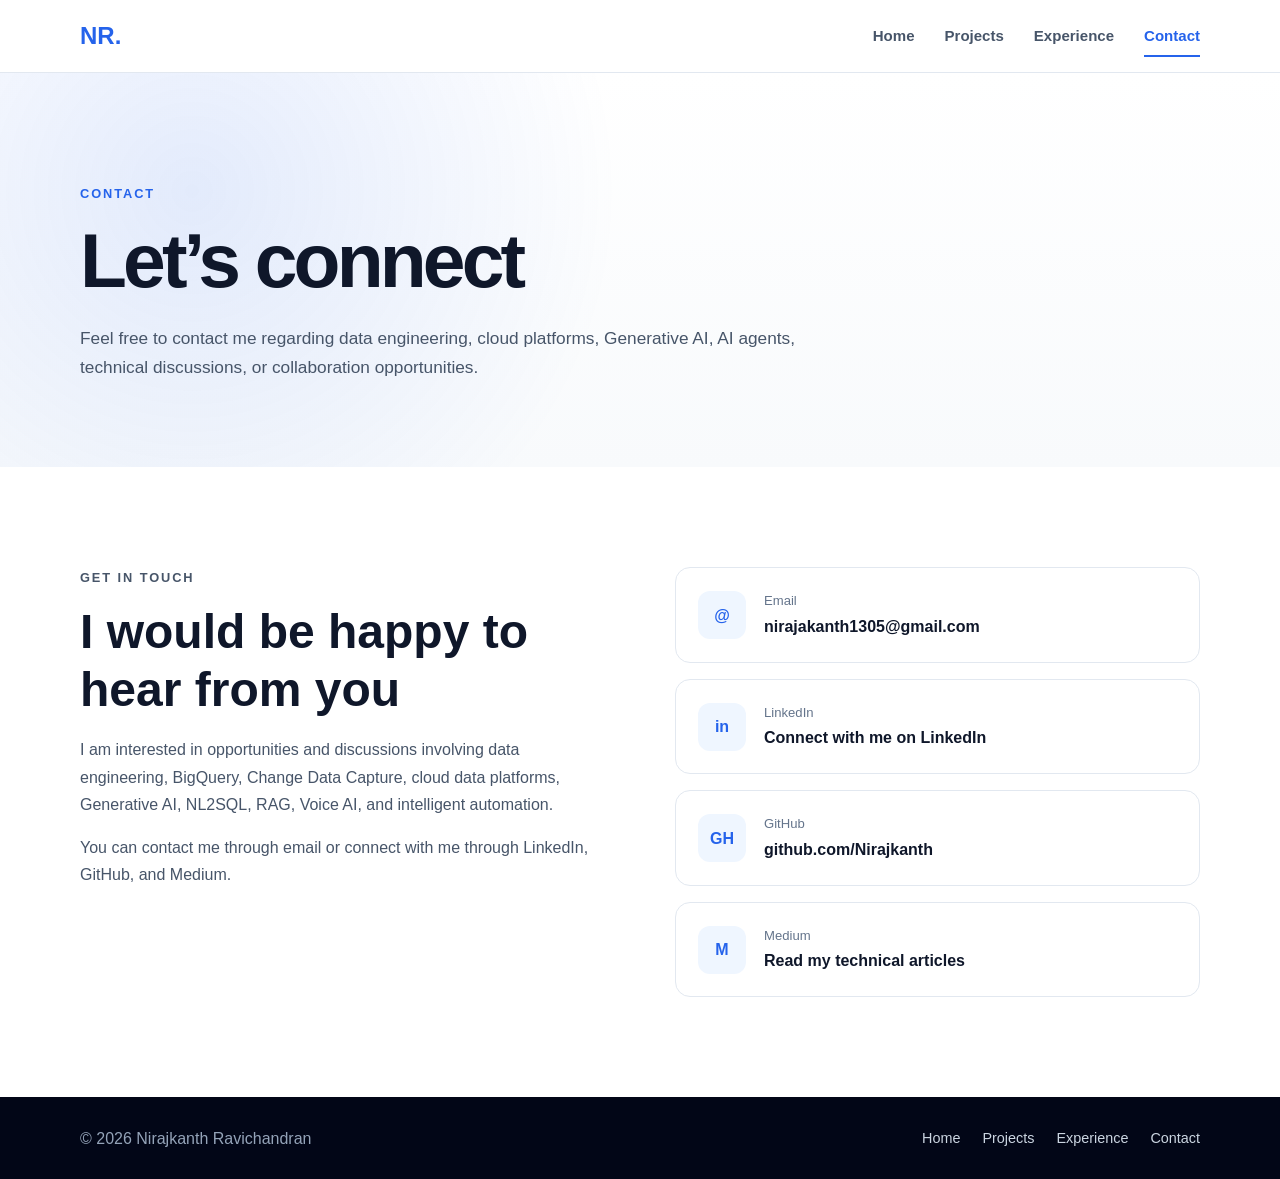
==== commit e51e824d: "updated" ====
--- a/contact.html
+++ b/contact.html
@@ -116,50 +116,49 @@
 
             </a>
 
-
-            <a
-              href="https://github.com/Nirajkanth"
+            <a
+              href="https://www.linkedin.com/in/YOUR-LINKEDIN-USERNAME/"
               class="contact-card"
               target="_blank"
               rel="noopener noreferrer"
             >
 
               <div class="contact-icon">
-                GH
-              </div>
-
-              <div>
-                <span>GitHub</span>
-
-                <strong>
-                  github.com/Nirajkanth
-                </strong>
-              </div>
-
-            </a>
-
-
-            <a
-              href="https://www.linkedin.com/in/YOUR-LINKEDIN-USERNAME/"
+                in
+              </div>
+
+              <div>
+                <span>LinkedIn</span>
+
+                <strong>
+                  Connect with me on LinkedIn
+                </strong>
+              </div>
+
+            </a>
+
+
+
+            <a
+              href="https://github.com/Nirajkanth"
               class="contact-card"
               target="_blank"
               rel="noopener noreferrer"
             >
 
               <div class="contact-icon">
-                in
-              </div>
-
-              <div>
-                <span>LinkedIn</span>
-
-                <strong>
-                  Connect with me on LinkedIn
-                </strong>
-              </div>
-
-            </a>
-
+                GH
+              </div>
+
+              <div>
+                <span>GitHub</span>
+
+                <strong>
+                  github.com/Nirajkanth
+                </strong>
+              </div>
+
+            </a>
 
             <a
               href="YOUR-MEDIUM-PROFILE-LINK"
